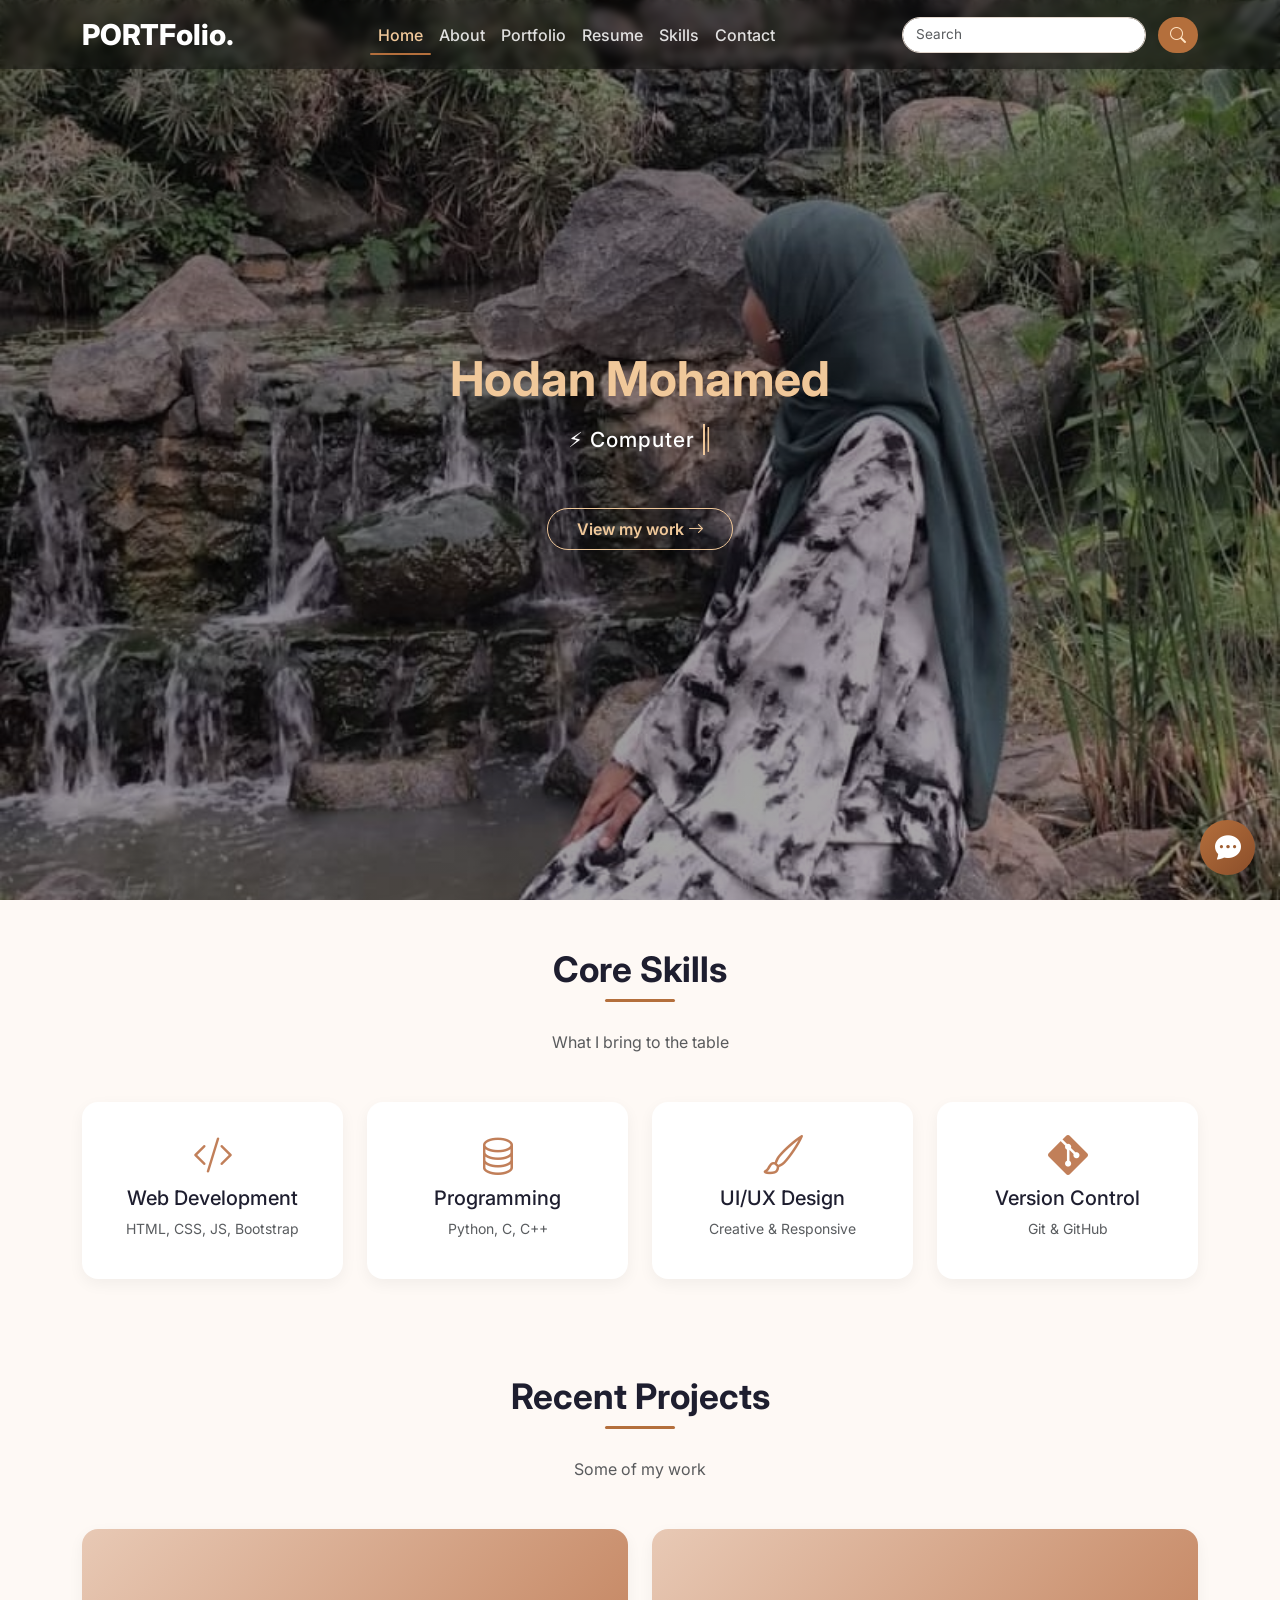
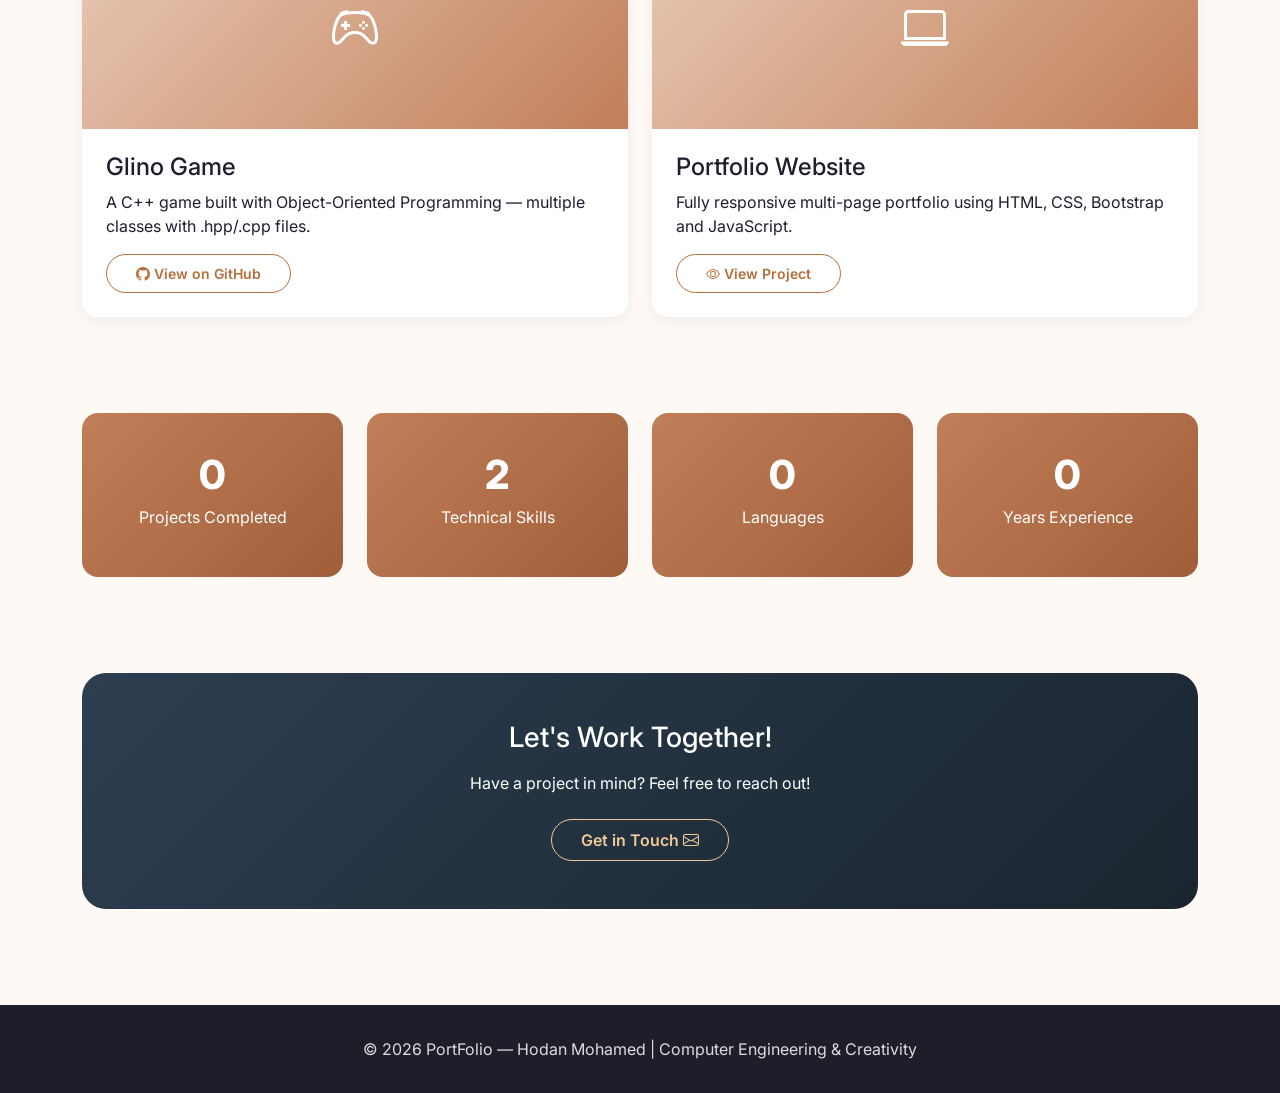
==== index.html @ 30878bd0 "add portfolio file" ====
<!DOCTYPE html>
<html lang="en">
<head>
    <meta charset="UTF-8">
    <meta name="viewport" content="width=device-width, initial-scale=1.0">
    <title>PortFolio | Hodan Mohamed – Home</title>
    <link href="https://cdn.jsdelivr.net/npm/bootstrap@5.3.0-alpha1/dist/css/bootstrap.min.css" rel="stylesheet">
    <link rel="stylesheet" href="https://cdn.jsdelivr.net/npm/bootstrap-icons@1.11.3/font/bootstrap-icons.min.css">
    <link href="https://fonts.googleapis.com/css2?family=Inter:opsz,wght@14..32,300;14..32,400;14..32,600;14..32,700;14..32,800&display=swap" rel="stylesheet">
    <link rel="stylesheet" href="style.css">
    <link rel="stylesheet" href="chatbot.css">
    <style>
        /* Additional styles for home page */
        body { padding-top: 0 !important; }
        
        .navbar {
            background-color: rgba(0, 0, 0, 0.4) !important;
            box-shadow: none !important;
            backdrop-filter: blur(4px);
            transition: all 0.3s ease;
        }
        .navbar.scrolled {
            background-color: rgba(44, 62, 80, 0.95) !important;
            backdrop-filter: blur(10px);
            box-shadow: 0 2px 20px rgba(0,0,0,0.1);
        }
        .navbar-brand {
            color: white !important;
            background: none !important;
            -webkit-text-fill-color: white !important;
        }
        .nav-link { color: rgba(255,255,255,0.85) !important; }
        .nav-link:hover, .nav-link.active { color: #f0c89a !important; }
        
        .hero {
            position: relative;
            width: 100%;
            height: 100vh;
            overflow: hidden;
        }
        .hero img.hero-bg {
            width: 100%;
            height: 100%;
            object-fit: cover;
            display: block;
            animation: zoomSlow 20s ease-out;
        }
        @keyframes zoomSlow {
            from { transform: scale(1.1); }
            to { transform: scale(1); }
        }
        .hero-overlay {
            position: absolute;
            inset: 0;
            background: linear-gradient(135deg, rgba(0,0,0,0.5), rgba(0,0,0,0.3));
            display: flex;
            align-items: center;
            justify-content: center;
            text-align: center;
        }
        .hero h1 {
            font-size: 3rem;
            font-weight: 700;
            color: #f0c89a;
            animation: fadeInDown 1s ease-out;
            margin-bottom: 1rem;
        }
        @keyframes fadeInDown {
            from {
                opacity: 0;
                transform: translateY(-50px);
            }
            to {
                opacity: 1;
                transform: translateY(0);
            }
        }
        
        /* Container for animated text under name */
        .animated-subtitle-container {
            min-height: 60px;
            margin-top: 0.5rem;
        }
        
        #animated-subtitle {
            font-size: 1.3rem;
            font-weight: 500;
            color: white;
            letter-spacing: 1px;
            display: inline-block;
            border-right: 2px solid #f0c89a;
            padding-right: 8px;
            white-space: nowrap;
        }
        
        .cursor-blink {
            animation: blink 0.9s infinite;
            color: #f0c89a;
            font-size: 1.3rem;
            font-weight: 400;
        }
        
        @keyframes blink {
            0%, 100% { opacity: 1; }
            50% { opacity: 0; }
        }
        
        .hero .btn-outline-custom {
            animation: fadeInUp 1s ease-out 0.5s both;
            border-color: #f0c89a;
            color: #f0c89a;
            transition: all 0.3s;
        }
        .hero .btn-outline-custom:hover {
            background-color: #f0c89a;
            color: #2c3e50;
            transform: translateY(-3px);
        }
        @keyframes fadeInUp {
            from {
                opacity: 0;
                transform: translateY(50px);
            }
            to {
                opacity: 1;
                transform: translateY(0);
            }
        }
        
        /* Skills section */
        .skill-card {
            background: white;
            border-radius: 1rem;
            padding: 1.5rem;
            text-align: center;
            transition: all 0.3s ease;
            box-shadow: 0 5px 15px rgba(0,0,0,0.05);
        }
        .skill-card:hover {
            transform: translateY(-10px) scale(1.02);
            box-shadow: 0 15px 30px rgba(0,0,0,0.1);
        }
        .skill-icon {
            font-size: 2.5rem;
            color: #c17f59;
            margin-bottom: 1rem;
            transition: transform 0.3s;
        }
        .skill-card:hover .skill-icon {
            transform: rotate(360deg) scale(1.1);
        }
        
        /* Projects section */
        .project-card {
            background: white;
            border-radius: 1rem;
            overflow: hidden;
            transition: all 0.4s ease;
            box-shadow: 0 5px 15px rgba(0,0,0,0.05);
        }
        .project-card:hover {
            transform: translateY(-10px);
            box-shadow: 0 20px 40px rgba(0,0,0,0.15);
        }
        .project-img {
            height: 200px;
            background: linear-gradient(135deg, #e8c9b5, #c17f59);
            display: flex;
            align-items: center;
            justify-content: center;
            font-size: 3rem;
            color: white;
            transition: transform 0.5s;
        }
        .project-card:hover .project-img {
            transform: scale(1.05);
        }
        
        /* Statistics section */
        .stat-card {
            background: linear-gradient(135deg, #c17f59, #a05e3a);
            border-radius: 1rem;
            padding: 2rem;
            text-align: center;
            color: white;
            transition: all 0.3s;
        }
        .stat-card:hover {
            transform: translateY(-5px);
        }
        .stat-number {
            font-size: 2.5rem;
            font-weight: 800;
        }
        
        /* Quick contact section */
        .contact-preview {
            background: linear-gradient(135deg, #2c3e50, #1a252f);
            border-radius: 1.5rem;
            padding: 3rem;
            text-align: center;
            color: white;
        }
        .contact-preview .btn-outline-custom {
            border-color: #f0c89a;
            color: #f0c89a;
        }
        .contact-preview .btn-outline-custom:hover {
            background: #f0c89a;
            color: #2c3e50;
        }
        
        @media (max-width: 768px) {
            .hero h1 { font-size: 2rem; }
            #animated-subtitle { font-size: 0.9rem; white-space: normal; }
            .cursor-blink { font-size: 0.9rem; }
        }
    </style>
</head>
<body>

<nav class="navbar navbar-expand-lg fixed-top" id="mainNavbar">
    <div class="container">
        <a class="navbar-brand" href="index.html">PORTFolio<span style="color: #f0c89a;">.</span></a>
        <button class="navbar-toggler" type="button" data-bs-toggle="collapse" data-bs-target="#navbarMain">
            <span class="navbar-toggler-icon"></span>
        </button>
        <div class="collapse navbar-collapse" id="navbarMain">
            <ul class="navbar-nav mx-auto mb-2 mb-lg-0">
                <li class="nav-item"><a class="nav-link active" href="index.html">Home</a></li>
                <li class="nav-item"><a class="nav-link" href="about.html">About</a></li>
                <li class="nav-item"><a class="nav-link" href="portfolio.html">Portfolio</a></li>
                <li class="nav-item"><a class="nav-link" href="resume.html">Resume</a></li>
                <li class="nav-item"><a class="nav-link" href="skills.html">Skills</a></li>
                <li class="nav-item"><a class="nav-link" href="contact.html">Contact</a></li>
            </ul>
            <form class="d-flex search-form" role="search">
                <input class="form-control me-1" type="search" placeholder="Search">
                <button class="btn" type="submit"><i class="bi bi-search"></i></button>
            </form>
        </div>
    </div>
</nav>

<section class="hero">
    <img src="photo.jpg" class="hero-bg" alt="Hodan Mohamed">
    <div class="hero-overlay">
        <div>
            <h1>Hodan Mohamed</h1>
            <!-- Animated text appears right under the name -->
            <div class="animated-subtitle-container">
                <span id="animated-subtitle"></span><span class="cursor-blink">|</span>
            </div>
            <a href="portfolio.html" class="btn btn-outline-custom mt-4">View my work <i class="bi bi-arrow-right"></i></a>
        </div>
    </div>
</section>

<!-- Skills Section -->
<section class="container py-5">
    <h2 class="section-title text-center">Core Skills</h2>
    <p class="text-center text-muted mb-5">What I bring to the table</p>
    <div class="row g-4">
        <div class="col-md-3 col-sm-6">
            <div class="skill-card">
                <i class="bi bi-code-slash skill-icon"></i>
                <h5>Web Development</h5>
                <p class="small text-muted">HTML, CSS, JS, Bootstrap</p>
            </div>
        </div>
        <div class="col-md-3 col-sm-6">
            <div class="skill-card">
                <i class="bi bi-database skill-icon"></i>
                <h5>Programming</h5>
                <p class="small text-muted">Python, C, C++</p>
            </div>
        </div>
        <div class="col-md-3 col-sm-6">
            <div class="skill-card">
                <i class="bi bi-brush skill-icon"></i>
                <h5>UI/UX Design</h5>
                <p class="small text-muted">Creative & Responsive</p>
            </div>
        </div>
        <div class="col-md-3 col-sm-6">
            <div class="skill-card">
                <i class="bi bi-git skill-icon"></i>
                <h5>Version Control</h5>
                <p class="small text-muted">Git & GitHub</p>
            </div>
        </div>
    </div>
</section>

<!-- Recent Projects Section -->
<section class="container py-5">
    <h2 class="section-title text-center">Recent Projects</h2>
    <p class="text-center text-muted mb-5">Some of my work</p>
    <div class="row g-4">
        <div class="col-md-6">
            <div class="project-card">
                <div class="project-img">
                    <i class="bi bi-controller"></i>
                </div>
                <div class="p-4">
                    <h4>Glino Game</h4>
                    <p>A C++ game built with Object-Oriented Programming — multiple classes with .hpp/.cpp files.</p>
                    <a href="https://github.com/hodanmedahmed2006-source/Projet-informatique-hodan" target="_blank" class="btn btn-outline-custom btn-sm">
                        <i class="bi bi-github"></i> View on GitHub
                    </a>
                </div>
            </div>
        </div>
        <div class="col-md-6">
            <div class="project-card">
                <div class="project-img">
                    <i class="bi bi-laptop"></i>
                </div>
                <div class="p-4">
                    <h4>Portfolio Website</h4>
                    <p>Fully responsive multi-page portfolio using HTML, CSS, Bootstrap and JavaScript.</p>
                    <a href="portfolio.html" class="btn btn-outline-custom btn-sm">
                        <i class="bi bi-eye"></i> View Project
                    </a>
                </div>
            </div>
        </div>
    </div>
</section>

<!-- Statistics Section -->
<section class="container py-5">
    <div class="row g-4">
        <div class="col-md-3 col-sm-6">
            <div class="stat-card">
                <div class="stat-number counter" data-target="3">0</div>
                <p>Projects Completed</p>
            </div>
        </div>
        <div class="col-md-3 col-sm-6">
            <div class="stat-card">
                <div class="stat-number counter" data-target="10">0</div>
                <p>Technical Skills</p>
            </div>
        </div>
        <div class="col-md-3 col-sm-6">
            <div class="stat-card">
                <div class="stat-number counter" data-target="4">0</div>
                <p>Languages</p>
            </div>
        </div>
        <div class="col-md-3 col-sm-6">
            <div class="stat-card">
                <div class="stat-number counter" data-target="2">0</div>
                <p>Years Experience</p>
            </div>
        </div>
    </div>
</section>

<!-- Quick Contact Section -->
<section class="container py-5">
    <div class="contact-preview">
        <h3 class="mb-3">Let's Work Together!</h3>
        <p class="mb-4">Have a project in mind? Feel free to reach out!</p>
        <a href="contact.html" class="btn btn-outline-custom">Get in Touch <i class="bi bi-envelope"></i></a>
    </div>
</section>

<footer>
    <div class="container">
        <p class="mb-0">© 2026 PortFolio — Hodan Mohamed | Computer Engineering & Creativity</p>
    </div>
</footer>

<script src="https://cdn.jsdelivr.net/npm/bootstrap@5.3.0-alpha1/dist/js/bootstrap.bundle.min.js"></script>
<script src="script.js"></script>
<script src="chatbot.js"></script>
<script src="scroll-animations.js"></script>

<script>
// Navbar scroll effect
window.addEventListener('scroll', () => {
    const navbar = document.getElementById('mainNavbar');
    if (window.scrollY > 50) {
        navbar.classList.add('scrolled');
    } else {
        navbar.classList.remove('scrolled');
    }
});

// Counter animation
function initCounterAnimation() {
    const counters = document.querySelectorAll('.counter');
    const counterObserver = new IntersectionObserver((entries) => {
        entries.forEach(entry => {
            if (entry.isIntersecting) {
                const counter = entry.target;
                const target = parseInt(counter.getAttribute('data-target'));
                let current = 0;
                const increment = target / 50;
                const timer = setInterval(() => {
                    current += increment;
                    if (current >= target) {
                        counter.textContent = target;
                        clearInterval(timer);
                    } else {
                        counter.textContent = Math.floor(current);
                    }
                }, 30);
                counterObserver.unobserve(counter);
            }
        });
    }, { threshold: 0.5 });
    counters.forEach(counter => counterObserver.observe(counter));
}

// Animated text under name - appears, erases, and reappears in a loop
document.addEventListener('DOMContentLoaded', () => {
    initCounterAnimation();
    
    // List of titles that will cycle under the name
    const titles = [
        "⚡ Computer Engineering",
        "💡 Creative Thinker", 
        "🌐 Web Developer"
    ];
    
    let titleIndex = 0;
    let charIndex = 0;
    let isDeleting = false;
    const subtitleElement = document.getElementById('animated-subtitle');
    
    function typeEffect() {
        const currentTitle = titles[titleIndex];
        
        if (isDeleting) {
            // Erase characters one by one
            subtitleElement.textContent = currentTitle.substring(0, charIndex - 1);
            charIndex--;
        } else {
            // Write characters one by one
            subtitleElement.textContent = currentTitle.substring(0, charIndex + 1);
            charIndex++;
        }
        
        // When title is fully written
        if (!isDeleting && charIndex === currentTitle.length) {
            isDeleting = true;
            setTimeout(typeEffect, 2000); // Pause 2 seconds before erasing
            return;
        }
        
        // When title is fully erased
        if (isDeleting && charIndex === 0) {
            isDeleting = false;
            titleIndex = (titleIndex + 1) % titles.length; // Move to next title
            setTimeout(typeEffect, 300); // Short pause before writing next
            return;
        }
        
        // Writing speed (slower) and erasing speed (faster)
        const speed = isDeleting ? 40 : 100;
        setTimeout(typeEffect, speed);
    }
    
    // Start the animation after a short delay
    setTimeout(typeEffect, 500);
});
</script>
<script>
// ============================================
// RECHERCHE DE PAGES - TAPEZ LE NOM D'UNE PAGE
// ============================================

function initPageSearch() {
    const searchInput = document.querySelector('.search-form input');
    const searchButton = document.querySelector('.search-form button');
    
    if (!searchInput) return;
    
    // Liste des pages du site
    const pages = [
        { name: "home", url: "index.html", aliases: ["accueil", "main", "index"] },
        { name: "about", url: "about.html", aliases: ["apropos", "à propos", "qui", "who"] },
        { name: "portfolio", url: "portfolio.html", aliases: ["projets", "projects", "travaux", "work"] },
        { name: "resume", url: "resume.html", aliases: ["cv", "curriculum", "parcours"] },
        { name: "skills", url: "skills.html", aliases: ["compétences", "competences", "techniques"] },
        { name: "contact", url: "contact.html", aliases: ["me contacter", "email", "joindre"] }
    ];
    
    function goToPage(searchTerm) {
        const term = searchTerm.toLowerCase().trim();
        if (term === "") return false;
        
        // Chercher la page correspondante
        for (let page of pages) {
            // Vérifier le nom exact
            if (page.name === term) {
                window.location.href = page.url;
                return true;
            }
            // Vérifier les alias
            for (let alias of page.aliases) {
                if (term === alias || term.includes(alias)) {
                    window.location.href = page.url;
                    return true;
                }
            }
            // Vérifier si le terme est contenu dans le nom
            if (page.name.includes(term)) {
                window.location.href = page.url;
                return true;
            }
        }
        
        // Si rien n'est trouvé
        alert(`❌ Page "${searchTerm}" non trouvée.\n\n📄 Pages disponibles :\n- Home\n- About\n- Portfolio\n- Resume\n- Skills\n- Contact`);
        return false;
    }
    
    // Recherche au clic sur le bouton
    if (searchButton) {
        searchButton.addEventListener('click', (e) => {
            e.preventDefault();
            goToPage(searchInput.value);
        });
    }
    
    // Recherche en appuyant sur Entrée
    searchInput.addEventListener('keypress', (e) => {
        if (e.key === 'Enter') {
            e.preventDefault();
            goToPage(searchInput.value);
        }
    });
}

// Démarrer la recherche
document.addEventListener('DOMContentLoaded', initPageSearch);
</script>

</body>
</html>
---- style.css ----
/* style.css - version avec animations */
:root {
    --primary: #b46f3c;
    --primary-dark: #8b5a2b;
    --secondary: #2c3e50;
    --light-bg: #fef9f5;
    --dark-text: #1e1e2f;
}

* {
    margin: 0;
    padding: 0;
    box-sizing: border-box;
}

body {
    font-family: 'Inter', system-ui, -apple-system, 'Segoe UI', Roboto, Helvetica, Arial, sans-serif;
    background-color: var(--light-bg);
    color: var(--dark-text);
    padding-top: 76px;
    overflow-x: hidden;
}

/* ========== NAVBAR ========== */
.navbar {
    background-color: rgba(255, 255, 255, 0.98);
    box-shadow: 0 2px 20px rgba(0, 0, 0, 0.05);
    backdrop-filter: blur(2px);
    transition: all 0.3s ease;
}

.navbar-brand {
    font-size: 1.8rem;
    font-weight: 800;
    background: linear-gradient(135deg, #2c3e50, #b46f3c);
    background-clip: text;
    -webkit-background-clip: text;
    color: transparent;
    transition: transform 0.2s;
}
.navbar-brand:hover {
    transform: scale(1.02);
}

.nav-link {
    font-weight: 500;
    color: #2c3e50;
    transition: color 0.2s, transform 0.2s;
    position: relative;
}
.nav-link:hover,
.nav-link.active {
    color: var(--primary);
}
.nav-link.active::after {
    content: '';
    position: absolute;
    bottom: 0;
    left: 0;
    width: 100%;
    height: 2px;
    background: var(--primary);
    border-radius: 2px;
    animation: slideIn 0.3s ease-out;
}
@keyframes slideIn {
    from { width: 0; }
    to { width: 100%; }
}

.dropdown-menu {
    border-radius: 1rem;
    border: none;
    box-shadow: 0 10px 25px rgba(0,0,0,0.08);
    animation: fadeInDown 0.2s ease-out;
}
.dropdown-item:hover {
    background-color: #f8e4d4;
    color: var(--primary);
    transform: translateX(5px);
    transition: all 0.2s;
}

.search-form input {
    border-radius: 40px;
    border: 1px solid #e2d6cc;
    background-color: white;
    padding: 0.3rem 0.8rem;
    font-size: 0.85rem;
    transition: all 0.2s;
}
.search-form input:focus {
    border-color: var(--primary);
    box-shadow: 0 0 0 3px rgba(180,111,60,0.2);
}
.search-form button {
    border-radius: 40px;
    background-color: var(--primary);
    border: none;
    color:bisque;
    margin-left: 0.5rem;
    transition: background 0.2s, transform 0.1s;
}
.search-form button:hover {
    background-color: var(--primary-dark);
    transform: scale(1.02);
}

/* ========== HERO ========== */
.hero {
    min-height: 85vh;
    display: flex;
    align-items: center;
    text-align: center;
    background: linear-gradient(145deg, #fff9f5 0%, #fef6ef 100%);
    margin-bottom: 0;
    animation: fadeInUp 0.8s ease-out;
}

.hero h1 {
    font-size: 4rem;
    font-weight: 800;
    background: linear-gradient(125deg, #1f2a3a, #b46f3c);
    background-clip: text;
    -webkit-background-clip: text;
    color: transparent;
    margin-bottom: 1rem;
}

#dynamic-text {
    font-size: 1.6rem;
    font-weight: 500;
    color: var(--primary);
    border-right: 2px solid var(--primary);
    padding-right: 6px;
}
.cursor {
    animation: blink 0.9s infinite;
}
@keyframes blink {
    0%, 100% { opacity: 1; }
    50% { opacity: 0; }
}

.btn-outline-custom {
    border: 1px solid var(--primary);
    color: var(--primary);
    border-radius: 40px;
    padding: 0.5rem 1.8rem;
    font-weight: 600;
    transition: all 0.3s ease;
    display: inline-block;
}
.btn-outline-custom:hover {
    background-color: var(--primary);
    color: white;
    transform: translateY(-2px);
    box-shadow: 0 8px 15px rgba(180,111,60,0.2);
}

/* ========== SECTIONS ========== */
.section-title {
    font-size: 2.2rem;
    font-weight: 700;
    text-align: center;
    margin-bottom: 2.5rem;
    position: relative;
}
.section-title::after {
    content: '';
    width: 70px;
    height: 3px;
    background: var(--primary);
    position: absolute;
    bottom: -12px;
     left: 50%;
    transform: translateX(-50%);
    border-radius: 4px;
}

/* ========== CARTES ET ÉLÉMENTS ========== */
.card {
    border: none;
    border-radius: 1.5rem;
    box-shadow: 0 10px 20px rgba(0,0,0,0.03);
    transition: transform 0.3s ease, box-shadow 0.3s;
    background-color: white;
    overflow: hidden;
}
.card:hover {
    transform: translateY(-10px) scale(1.02);
    box-shadow: 0 20px 30px rgba(0,0,0,0.1);
}

.service-icon {
    font-size: 2.5rem;
    color: var(--primary);
    transition: transform 0.2s;
}
.card:hover .service-icon {
    transform: scale(1.1) rotate(3deg);
}

.portfolio-img {
    height: 200px;
    background: linear-gradient(135deg, #ecdcc9, #d9c2ab);
    display: flex;
    align-items: center;
    justify-content: center;
    font-size: 3rem;
    color: #8b5a2b;
    transition: all 0.4s;
}
.portfolio-item:hover .portfolio-img {
    transform: scale(1.03);
    filter: brightness(0.95);
}

/* ========== ANIMATIONS SCROLL ========== */
.fade-in-up {
    opacity: 0;
    transform: translateY(30px);
    transition: opacity 0.6s cubic-bezier(0.2, 0.9, 0.4, 1), transform 0.6s cubic-bezier(0.2, 0.9, 0.4, 1);
}
.fade-in-up.revealed {
    opacity: 1;
    transform: translateY(0);
}

/* Animation pour les éléments qui arrivent en décalé */
@keyframes fadeInUp {
    from {
        opacity: 0;
        transform: translateY(30px);
    }
    to {
        opacity: 1;
        transform: translateY(0);
    }
}

/* ========== FOOTER ========== */
footer {
    background-color: #1e1e2a;
    color: #ddd;
    padding: 2rem;
    text-align: center;
    margin-top: 3rem;
}

/* ========== RESPONSIVE ========== */
@media (max-width: 768px) {
    .hero h1 {
        font-size: 2.8rem;
    }
    #dynamic-text {
        font-size: 1.2rem;
    }
    .section-title {
        font-size: 1.8rem;
    }
    /* ========== SCROLL ANIMATIONS ========== */

/* Animation fade-in-up (apparition par le bas) */
.fade-in-up {
    opacity: 0;
    transform: translateY(40px);
    transition: opacity 0.8s cubic-bezier(0.2, 0.9, 0.4, 1), transform 0.8s cubic-bezier(0.2, 0.9, 0.4, 1);
}

.fade-in-up.revealed {
    opacity: 1;
    transform: translateY(0);
}

/* Animation fade-in-left (apparition par la gauche) */
.fade-in-left {
    opacity: 0;
    transform: translateX(-40px);
    transition: opacity 0.8s cubic-bezier(0.2, 0.9, 0.4, 1), transform 0.8s cubic-bezier(0.2, 0.9, 0.4, 1);
}

.fade-in-left.revealed {
    opacity: 1;
    transform: translateX(0);
}

/* Animation fade-in-right (apparition par la droite) */
.fade-in-right {
    opacity: 0;
    transform: translateX(40px);
    transition: opacity 0.8s cubic-bezier(0.2, 0.9, 0.4, 1), transform 0.8s cubic-bezier(0.2, 0.9, 0.4, 1);
}

.fade-in-right.revealed {
    opacity: 1;
    transform: translateX(0);
}

/* Animation zoom-in (apparition avec zoom) */
.zoom-in {
    opacity: 0;
    transform: scale(0.8);
    transition: opacity 0.6s cubic-bezier(0.2, 0.9, 0.4, 1), transform 0.6s cubic-bezier(0.2, 0.9, 0.4, 1);
}

.zoom-in.revealed {
    opacity: 1;
    transform: scale(1);
}

/* Animation avec délais différents pour les cartes */
.card {
    opacity: 0;
    transform: translateY(30px);
    transition: opacity 0.6s ease-out, transform 0.6s ease-out;
}

.card.revealed {
    opacity: 1;
    transform: translateY(0);
}

/* Délais pour les cartes (effet cascade) */
.card:nth-child(1) { transition-delay: 0.05s; }
.card:nth-child(2) { transition-delay: 0.1s; }
.card:nth-child(3) { transition-delay: 0.15s; }
.card:nth-child(4) { transition-delay: 0.2s; }
.card:nth-child(5) { transition-delay: 0.25s; }
.card:nth-child(6) { transition-delay: 0.3s; }

/* Animation pour les sections */
section, main > * {
    opacity: 0;
    transform: translateY(30px);
    transition: opacity 0.7s ease-out, transform 0.7s ease-out;
}

section.revealed, main > *.revealed {
    opacity: 1;
    transform: translateY(0);
}

/* Animation pour les titres de section */
.section-title {
    opacity: 0;
    transform: translateY(20px);
    transition: opacity 0.5s ease-out, transform 0.5s ease-out;
}

.section-title.revealed {
    opacity: 1;
    transform: translateY(0);
}

/* Bouton retour en haut */
.scroll-top-btn {
    position: fixed;
    bottom: 30px;
    right: 30px;
    width: 45px;
    height: 45px;
    background: linear-gradient(135deg, #b46f3c, #8b5a2b);
    color: white;
    border: none;
    border-radius: 50%;
    cursor: pointer;
    display: flex;
    align-items: center;
    justify-content: center;
    font-size: 20px;
    opacity: 0;
    visibility: hidden;
    transition: all 0.3s ease;
    z-index: 999;
    box-shadow: 0 4px 12px rgba(0,0,0,0.15);
}

.scroll-top-btn.show {
    opacity: 1;
    visibility: visible;
}

.scroll-top-btn:hover {
    transform: scale(1.1);
    background: linear-gradient(135deg, #8b5a2b, #6b4420);
}

/* Barre de progression de scroll */
.scroll-progress {
    position: fixed;
    top: 0;
    left: 0;
    width: 0%;
    height: 3px;
    background: linear-gradient(90deg, #b46f3c, #f0c89a);
    z-index: 1001;
    transition: width 0.1s ease-out;

}

}
---- chatbot.css ----
/* chatbot.css - Style pour le chatbot du portfolio */
.chatbot-button {
    position: fixed;
    bottom: 25px;
    right: 25px;
    width: 55px;
    height: 55px;
    border-radius: 50%;
    background: linear-gradient(135deg, #b46f3c, #8b4e2a);
    border: none;
    color: white;
    font-size: 26px;
    cursor: pointer;
    box-shadow: 0 4px 15px rgba(0,0,0,0.2);
    transition: all 0.3s ease;
    z-index: 1000;
    display: flex;
    align-items: center;
    justify-content: center;
}

.chatbot-button:hover {
    transform: scale(1.1);
    box-shadow: 0 6px 20px rgba(0,0,0,0.3);
}

.chatbot-container {
    position: fixed;
    bottom: 90px;
    right: 25px;
    width: 300px;
    height: 400px;
    background: white;
    border-radius: 16px;
    box-shadow: 0 10px 30px rgba(0,0,0,0.2);
    display: none;
    flex-direction: column;
    overflow: hidden;
    z-index: 1001;
    font-family: 'Inter', sans-serif;
    animation: slideUp 0.3s ease;
}

@keyframes slideUp {
    from {
        opacity: 0;
        transform: translateY(20px);
    }
    to {
        opacity: 1;
        transform: translateY(0);
    }
}

.chatbot-header {
    background: linear-gradient(135deg, #b46f3c, #8b4e2a);
    color: white;
    padding: 12px 15px;
    display: flex;
    justify-content: space-between;
    align-items: center;
}

.chatbot-header h3 {
    margin: 0;
    font-size: 1rem;
    font-weight: 600;
    display: flex;
    align-items: center;
    gap: 6px;
}

.chatbot-header h3 i {
    font-size: 1rem;
}

.close-chatbot {
    background: rgba(255,255,255,0.2);
    border: none;
    color: white;
    width: 28px;
    height: 28px;
    border-radius: 50%;
    font-size: 14px;
    cursor: pointer;
    display: flex;
    align-items: center;
    justify-content: center;
    transition: background 0.2s;
}

.close-chatbot:hover {
    background: rgba(255,255,255,0.4);
}

.chatbot-messages {
    flex: 1;
    padding: 12px;
    overflow-y: auto;
    background: #f8f9fa;
}

.message {
    margin-bottom: 10px;
    display: flex;
    flex-direction: column;
}

.message.user {
    align-items: flex-end;
}

.message.bot {
    align-items: flex-start;
}

.message-bubble {
    max-width: 85%;
    padding: 8px 12px;
    border-radius: 16px;
    font-size: 0.8rem;
    line-height: 1.4;
    word-wrap: break-word;
}

.message.user .message-bubble {
    background: #b46f3c;
    color: white;
    border-bottom-right-radius: 4px;
}

.message.bot .message-bubble {
    background: white;
    color: #333;
    border: 1px solid #e0e0e0;
    border-bottom-left-radius: 4px;
}

.message.bot .message-bubble a {
    color: #b46f3c;
    text-decoration: none;
}

.message.bot .message-bubble a:hover {
    text-decoration: underline;
}

.chatbot-input {
    display: flex;
    padding: 10px;
    background: white;
    border-top: 1px solid #eee;
    gap: 8px;
}

.chatbot-input input {
    flex: 1;
    padding: 8px 12px;
    border: 1px solid #ddd;
    border-radius: 20px;
    outline: none;
    font-size: 0.8rem;
}

.chatbot-input input:focus {
    border-color: #b46f3c;
}

.chatbot-input button {
    background: #b46f3c;
    border: none;
    color: white;
    width: 34px;
    height: 34px;
    border-radius: 50%;
    cursor: pointer;
    transition: background 0.3s;
    display: flex;
    align-items: center;
    justify-content: center;
}

.chatbot-input button:hover {
    background: #8b4e2a;
}

.quick-replies {
    display: flex;
    flex-wrap: wrap;
    gap: 6px;
    padding: 8px 10px;
    background: white;
    border-top: 1px solid #f0f0f0;
}

.quick-reply {
    background: #f0e6dd;
    color: #b46f3c;
    border: none;
    padding: 5px 10px;
    border-radius: 18px;
    font-size: 0.7rem;
    cursor: pointer;
    transition: all 0.2s;
}

.quick-reply:hover {
    background: #b46f3c;
    color: white;
}

.typing-indicator {
    display: flex;
    gap: 4px;
    padding: 8px 12px;
    background: white;
    border-radius: 16px;
    border: 1px solid #e0e0e0;
    width: fit-content;
}

.typing-indicator span {
    width: 7px;
    height: 7px;
    background: #b46f3c;
    border-radius: 50%;
    animation: typing 1.4s infinite;
}

.typing-indicator span:nth-child(2) {
    animation-delay: 0.2s;
}

.typing-indicator span:nth-child(3) {
    animation-delay: 0.4s;
}

@keyframes typing {
    0%, 60%, 100% {
        transform: translateY(0);
        opacity: 0.4;
    }
    30% {
        transform: translateY(-5px);
        opacity: 1;
    }
}

/* Scrollbar styling */
.chatbot-messages::-webkit-scrollbar {
    width: 4px;
}

.chatbot-messages::-webkit-scrollbar-track {
    background: #f1f1f1;
}

.chatbot-messages::-webkit-scrollbar-thumb {
    background: #b46f3c;
    border-radius: 4px;
}

@media (max-width: 480px) {
    .chatbot-container {
        width: 280px;
        height: 380px;
        right: 10px;
        bottom: 80px;
    }
    
    .chatbot-button {
        width: 50px;
        height: 50px;
        font-size: 24px;
        bottom: 15px;
        right: 15px;
    }
}
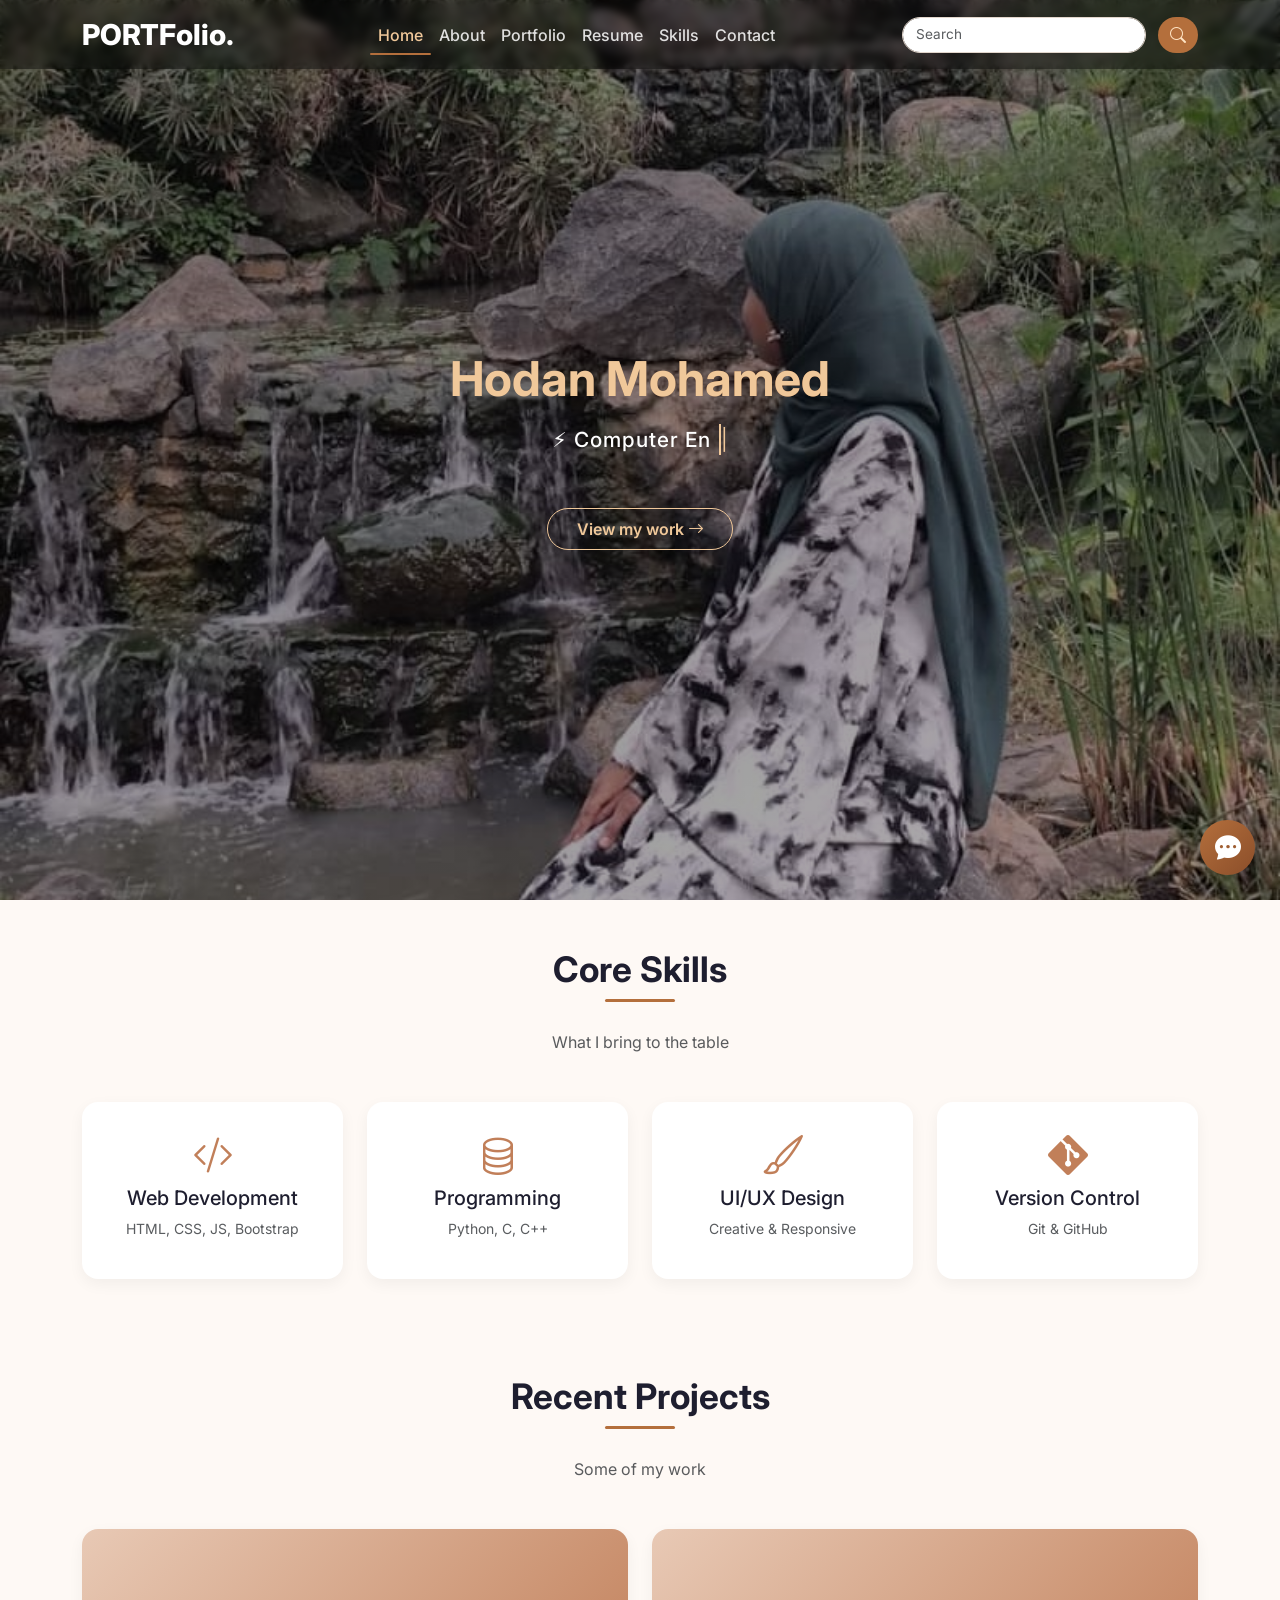
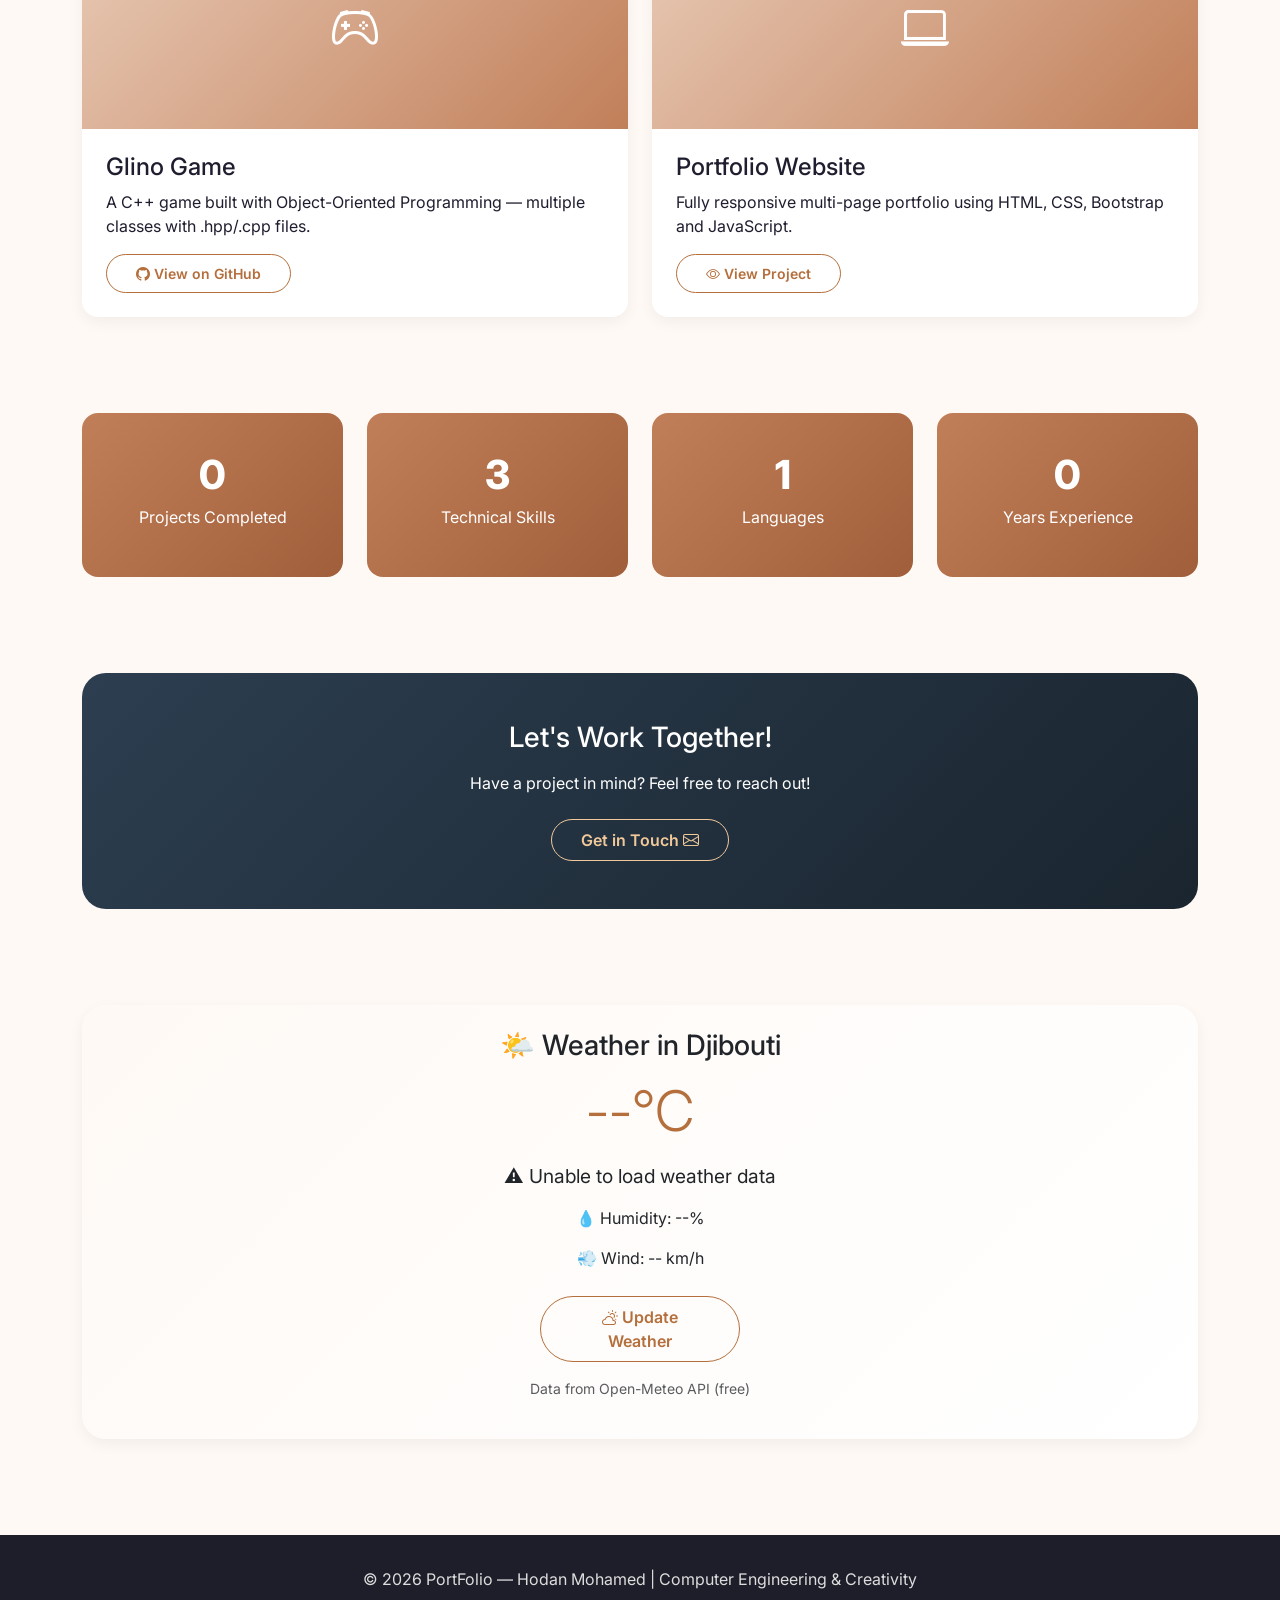
==== commit 90d8f63c: "Update index.html" ====
--- a/index.html
+++ b/index.html
@@ -366,7 +366,22 @@
         <a href="contact.html" class="btn btn-outline-custom">Get in Touch <i class="bi bi-envelope"></i></a>
     </div>
 </section>
-
+<!-- Section API - Météo -->
+<section class="container py-5">
+    <div class="card p-4 text-center" style="background: linear-gradient(135deg, #fef9f5, #fff); border: none; border-radius: 1.5rem; box-shadow: 0 5px 15px rgba(0,0,0,0.05);">
+        <h3 class="mb-3">🌤️ Weather in Djibouti</h3>
+        <div id="weather-info">
+            <p id="weather-temp" class="display-4" style="color: #b46f3c;">--°C</p>
+            <p id="weather-desc" style="font-size: 1.2rem;">Loading weather...</p>
+            <p id="weather-humidity">💧 Humidity: --%</p>
+            <p id="weather-wind">💨 Wind: -- km/h</p>
+        </div>
+        <button id="getWeatherBtn" class="btn btn-outline-custom" style="width: 200px; margin: 10px auto 0;">
+            <i class="bi bi-cloud-sun"></i> Update Weather
+        </button>
+        <p class="text-muted small mt-3">Data from Open-Meteo API (free)</p>
+    </div>
+</section>
 <footer>
     <div class="container">
         <p class="mb-0">© 2026 PortFolio — Hodan Mohamed | Computer Engineering & Creativity</p>
@@ -539,6 +554,70 @@
 // Démarrer la recherche
 document.addEventListener('DOMContentLoaded', initPageSearch);
 </script>
+<script>
+// ============================================
+// API EXTERNE - Météo à Djibouti
+// ============================================
+
+const weatherTemp = document.getElementById('weather-temp');
+const weatherDesc = document.getElementById('weather-desc');
+const weatherHumidity = document.getElementById('weather-humidity');
+const weatherWind = document.getElementById('weather-wind');
+const weatherBtn = document.getElementById('getWeatherBtn');
+
+async function getWeather() {
+    try {
+        // Afficher chargement
+        weatherTemp.textContent = "--°C";
+        weatherDesc.textContent = "Loading weather...";
+        weatherHumidity.textContent = "💧 Humidity: --%";
+        weatherWind.textContent = "💨 Wind: -- km/h";
+        
+        // Coordonnées de Djibouti
+        const lat = 11.5886;
+        const lon = 43.1450;
+        
+        // Appel API gratuit (sans clé)
+        const response = await fetch(`https://api.open-meteo.com/v1/forecast?latitude=${lat}&longitude=${lon}&current_weather=true&hourly=temperature_2m,relativehumidity_2m,windspeed_10m`);
+        const data = await response.json();
+        
+        // Afficher les données
+        if (data.current_weather) {
+            weatherTemp.textContent = `${data.current_weather.temperature}°C`;
+            weatherDesc.textContent = getWeatherDescription(data.current_weather.weathercode);
+            weatherHumidity.textContent = `💧 Humidity: ${data.hourly.relativehumidity_2m[0] || '--'}%`;
+            weatherWind.textContent = `💨 Wind: ${data.current_weather.windspeed} km/h`;
+        }
+    } catch (error) {
+        weatherDesc.textContent = "⚠️ Unable to load weather data";
+        console.error("API Error:", error);
+    }
+}
+
+// Convertir le code météo en texte
+function getWeatherDescription(code) {
+    const weatherCodes = {
+        0: "☀️ Clear sky",
+        1: "🌤️ Mainly clear",
+        2: "⛅ Partly cloudy",
+        3: "☁️ Overcast",
+        45: "🌫️ Foggy",
+        51: "🌧️ Light drizzle",
+        61: "🌧️ Rainy",
+        71: "❄️ Snowfall",
+        80: "🌦️ Rain showers"
+    };
+    return weatherCodes[code] || "🌡️ Moderate weather";
+}
+
+// Ajouter événement au bouton
+if (weatherBtn) {
+    weatherBtn.addEventListener('click', getWeather);
+}
+
+// Charger la météo automatiquement au chargement
+getWeather();
+</script>
 
 </body>
-</html>+</html>
